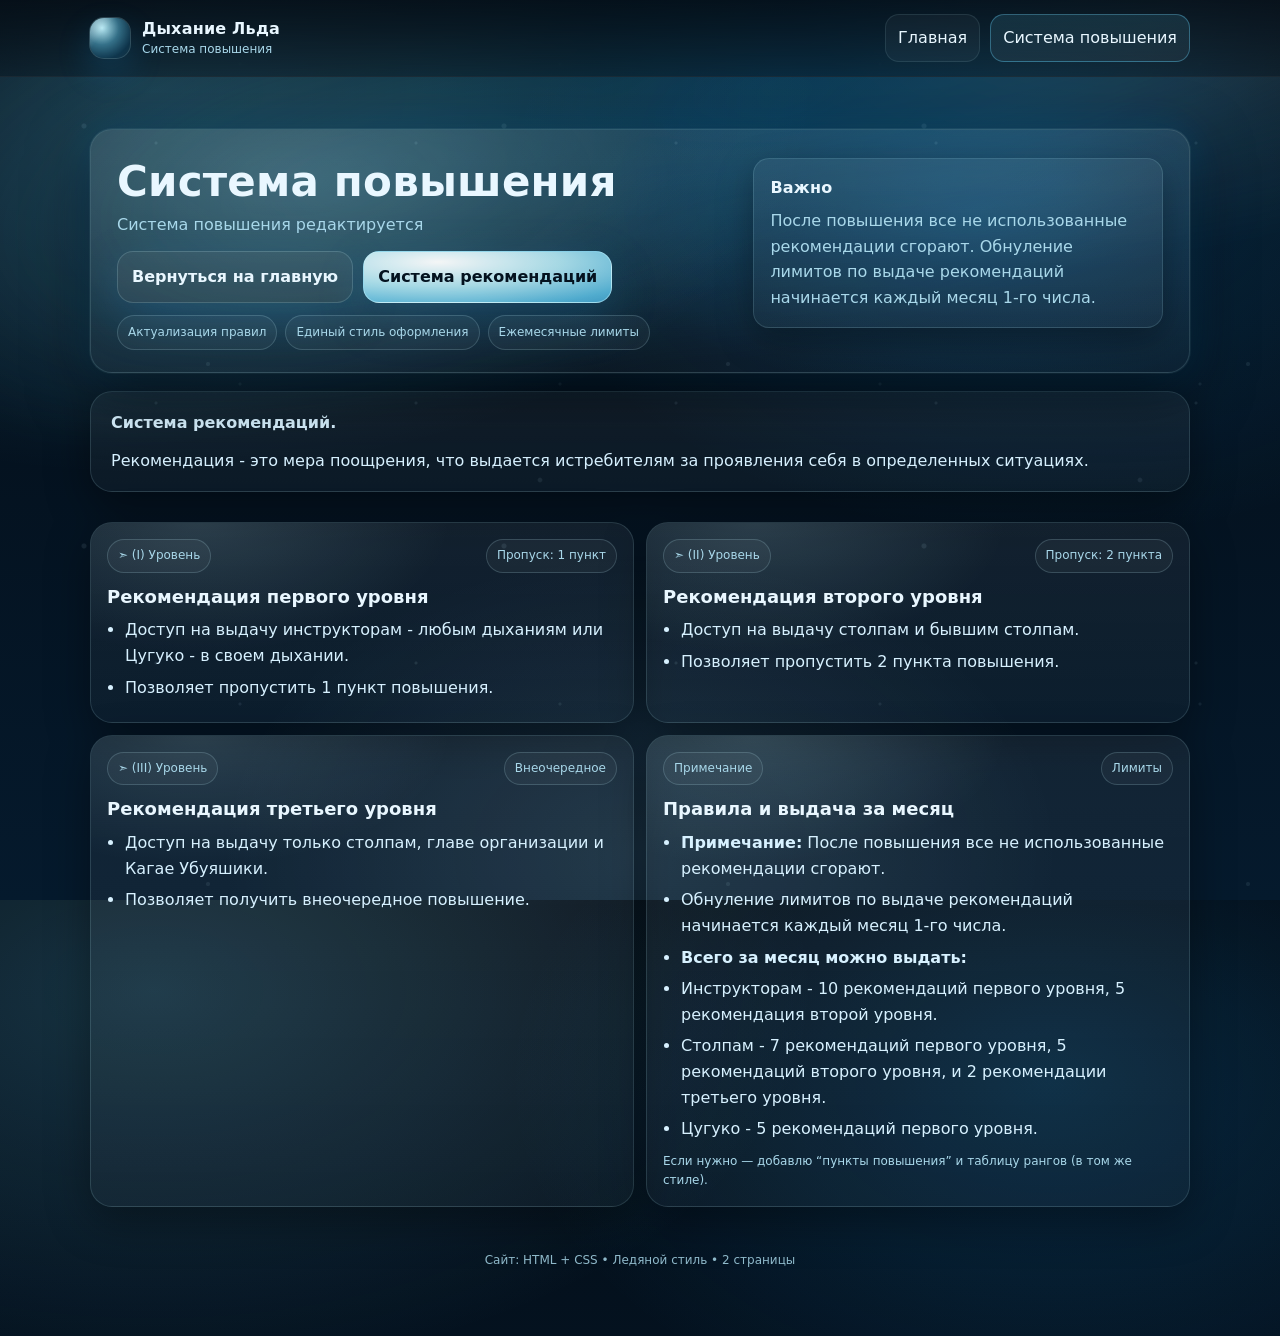
==== upgrade.html @ 3b81de54 "/public" ====
<!doctype html>
<html lang="ru">
  <head>
    <meta charset="utf-8" />
    <meta name="viewport" content="width=device-width,initial-scale=1" />
    <title>Система повышения</title>
    <link rel="stylesheet" href="styles.css" />
  </head>
  <body>
    <div class="aurora" aria-hidden="true"></div>
    <div class="snow" aria-hidden="true"></div>

    <header>
      <div class="nav">
        <div class="brand">
          <div class="brand-mark" aria-hidden="true"></div>
          <div class="brand-text">
            <div class="brand-title">Дыхание Льда</div>
            <div class="brand-sub">Система повышения</div>
          </div>
        </div>
        <nav aria-label="Навигация">
          <a class="link" href="index.html">Главная</a>
          <a class="link active" href="upgrade.html">Система повышения</a>
        </nav>
      </div>
    </header>

    <main class="wrap">
      <section class="hero">
        <div class="hero-inner">
          <div>
            <h1>Система повышения</h1>
            <p class="subtitle">Система повышения редактируется</p>
            <div class="row">
              <a class="btn secondary" href="index.html">Вернуться на главную</a>
              <a class="btn" href="#рекомендации">Система рекомендаций</a>
            </div>
            <div class="chips" aria-label="Статусы">
              <span class="chip">Актуализация правил</span>
              <span class="chip">Единый стиль оформления</span>
              <span class="chip">Ежемесячные лимиты</span>
            </div>
          </div>

          <aside class="card">
            <h2>Важно</h2>
            <p>
              После повышения все не использованные рекомендации сгорают. Обнуление лимитов по выдаче
              рекомендаций начинается каждый месяц 1-го числа.
            </p>
          </aside>
        </div>
      </section>

      <section id="рекомендации" class="content">
        <article class="prose">
          <p><strong>Система рекомендаций.</strong></p>
          <p>
            Рекомендация - это мера поощрения, что выдается истребителям за проявления себя в
            определенных ситуациях.
          </p>
        </article>

        <div class="levels" aria-label="Уровни рекомендаций">
          <section class="level">
            <div class="top">
              <div class="badge">➣ (I) Уровень</div>
              <div class="badge">Пропуск: 1 пункт</div>
            </div>
            <h3>Рекомендация первого уровня</h3>
            <ul>
              <li>
                Доступ на выдачу инструкторам - любым дыханиям или Цугуко - в своем дыхании.
              </li>
              <li>Позволяет пропустить 1 пункт повышения.</li>
            </ul>
          </section>

          <section class="level">
            <div class="top">
              <div class="badge">➣ (II) Уровень</div>
              <div class="badge">Пропуск: 2 пункта</div>
            </div>
            <h3>Рекомендация второго уровня</h3>
            <ul>
              <li>Доступ на выдачу столпам и бывшим столпам.</li>
              <li>Позволяет пропустить 2 пункта повышения.</li>
            </ul>
          </section>

          <section class="level">
            <div class="top">
              <div class="badge">➣ (III) Уровень</div>
              <div class="badge">Внеочередное</div>
            </div>
            <h3>Рекомендация третьего уровня</h3>
            <ul>
              <li>
                Доступ на выдачу только столпам, главе организации и Кагае Убуяшики.
              </li>
              <li>Позволяет получить внеочередное повышение.</li>
            </ul>
          </section>

          <section class="level">
            <div class="top">
              <div class="badge">Примечание</div>
              <div class="badge">Лимиты</div>
            </div>
            <h3>Правила и выдача за месяц</h3>
            <ul>
              <li>
                <strong>Примечание:</strong> После повышения все не использованные рекомендации
                сгорают.
              </li>
              <li>
                Обнуление лимитов по выдаче рекомендаций начинается каждый месяц 1-го числа.
              </li>
              <li><strong>Всего за месяц можно выдать:</strong></li>
              <li>
                Инструкторам - 10 рекомендаций первого уровня, 5 рекомендация второй уровня.
              </li>
              <li>
                Столпам - 7 рекомендаций первого уровня, 5 рекомендаций второго уровня, и 2
                рекомендации третьего уровня.
              </li>
              <li>Цугуко - 5 рекомендаций первого уровня.</li>
            </ul>
            <div class="hint">
              Если нужно — добавлю “пункты повышения” и таблицу рангов (в том же стиле).
            </div>
          </section>
        </div>
      </section>

      <div class="footer">Сайт: HTML + CSS • Ледяной стиль • 2 страницы</div>
    </main>
  </body>
</html>
---- styles.css ----
:root{
  --bg0:#030a12;
  --bg1:#051a2d;
  --ice0:#bff4ff;
  --ice1:#67d7ff;
  --ice2:#19a7ff;
  --text:#e9f7ff;
  --muted:#a9d8ea;
  --card:rgba(255,255,255,.06);
  --card2:rgba(255,255,255,.10);
  --border:rgba(191,244,255,.20);
  --shadow: 0 18px 60px rgba(0,0,0,.55);
  --glow: 0 0 0 1px rgba(191,244,255,.08), 0 0 38px rgba(25,167,255,.20);
  --radius: 22px;
  --radius2: 16px;
}

*{box-sizing:border-box}
html,body{height:100%}
body{
  margin:0;
  color:var(--text);
  font: 16px/1.6 system-ui, -apple-system, Segoe UI, Roboto, Arial, "Noto Sans", "Liberation Sans", sans-serif;
  background:
    radial-gradient(1200px 700px at 12% 10%, rgba(103,215,255,.20), transparent 55%),
    radial-gradient(900px 600px at 82% 20%, rgba(25,167,255,.18), transparent 60%),
    radial-gradient(700px 500px at 50% 95%, rgba(191,244,255,.10), transparent 60%),
    linear-gradient(180deg, var(--bg0), var(--bg1));
  overflow-x:hidden;
}

.aurora{
  position:fixed;
  inset:-20vh -10vw auto -10vw;
  height:60vh;
  pointer-events:none;
  filter: blur(18px) saturate(1.2);
  opacity:.9;
  background:
    radial-gradient(60% 90% at 30% 60%, rgba(103,215,255,.22), transparent 55%),
    radial-gradient(55% 85% at 60% 55%, rgba(25,167,255,.20), transparent 58%),
    radial-gradient(60% 80% at 85% 45%, rgba(191,244,255,.18), transparent 62%);
  transform: skewY(-8deg);
  animation: drift 12s ease-in-out infinite;
}
@keyframes drift{
  0%,100%{transform:translateY(0) skewY(-8deg)}
  50%{transform:translateY(18px) skewY(-6deg)}
}

.snow{
  position:fixed;
  inset:0;
  pointer-events:none;
  background-image:
    radial-gradient(circle at 20% 30%, rgba(191,244,255,.12) 0 2px, transparent 3px),
    radial-gradient(circle at 75% 20%, rgba(191,244,255,.10) 0 1px, transparent 2px),
    radial-gradient(circle at 40% 70%, rgba(191,244,255,.10) 0 1.5px, transparent 2.5px),
    radial-gradient(circle at 60% 55%, rgba(191,244,255,.12) 0 1px, transparent 2px),
    radial-gradient(circle at 90% 80%, rgba(191,244,255,.10) 0 1.8px, transparent 2.8px);
  background-size: 420px 420px, 320px 320px, 520px 520px, 260px 260px, 600px 600px;
  mix-blend-mode: screen;
  opacity:.75;
  animation: snow 16s linear infinite;
}
@keyframes snow{
  from{background-position: 0 0, 0 0, 0 0, 0 0, 0 0}
  to{background-position: 0 560px, 0 420px, 0 720px, 0 380px, 0 900px}
}

.wrap{
  width:min(1100px, calc(100% - 40px));
  margin:0 auto;
  padding:28px 0 56px;
  position:relative;
}

header{
  position:sticky;
  top:0;
  z-index:10;
  backdrop-filter: blur(14px);
  -webkit-backdrop-filter: blur(14px);
  background: linear-gradient(180deg, rgba(3,10,18,.78), rgba(3,10,18,.35));
  border-bottom: 1px solid rgba(191,244,255,.10);
}
.nav{
  width:min(1100px, calc(100% - 40px));
  margin:0 auto;
  padding:14px 0;
  display:flex;
  align-items:center;
  justify-content:space-between;
  gap:14px;
}
.brand{
  display:flex;
  align-items:center;
  gap:12px;
  min-width: 220px;
}
.brand-mark{
  width:40px;height:40px;
  border-radius:14px;
  background:
    radial-gradient(120% 120% at 30% 25%, rgba(191,244,255,.95), rgba(103,215,255,.45) 35%, rgba(25,167,255,.15) 65%, rgba(255,255,255,.06));
  box-shadow: 0 0 0 1px rgba(191,244,255,.20), 0 14px 35px rgba(25,167,255,.18);
  position:relative;
  overflow:hidden;
}
.brand-mark:after{
  content:"";
  position:absolute;
  inset:-20%;
  background: linear-gradient(110deg, transparent 25%, rgba(255,255,255,.20), transparent 60%);
  transform: translateX(-35%) rotate(18deg);
  animation: sheen 5.2s ease-in-out infinite;
}
@keyframes sheen{
  0%,55%{transform: translateX(-45%) rotate(18deg); opacity:.0}
  65%{opacity:.55}
  90%{transform: translateX(45%) rotate(18deg); opacity:.0}
  100%{opacity:0}
}
.brand-title{
  font-weight: 700;
  letter-spacing:.2px;
}
.brand-sub{
  margin-top:-2px;
  color:var(--muted);
  font-size: 12px;
}
.brand-text{display:flex; flex-direction:column}

nav{
  display:flex;
  align-items:center;
  gap:10px;
  flex-wrap:wrap;
  justify-content:flex-end;
}
.link{
  text-decoration:none;
  color:var(--text);
  padding:10px 12px;
  border-radius: 14px;
  border:1px solid rgba(191,244,255,.10);
  background: rgba(255,255,255,.04);
  box-shadow: 0 0 0 0 rgba(25,167,255,0);
  transition: transform .15s ease, background .15s ease, border-color .15s ease, box-shadow .15s ease;
}
.link:hover{
  transform: translateY(-1px);
  border-color: rgba(191,244,255,.25);
  background: rgba(255,255,255,.06);
  box-shadow: 0 0 0 1px rgba(191,244,255,.08), 0 16px 40px rgba(25,167,255,.14);
}
.link.active{
  border-color: rgba(103,215,255,.35);
  background: linear-gradient(180deg, rgba(103,215,255,.12), rgba(255,255,255,.05));
}

.hero{
  margin-top:24px;
  border:1px solid rgba(191,244,255,.14);
  background: linear-gradient(180deg, rgba(255,255,255,.07), rgba(255,255,255,.03));
  border-radius: var(--radius);
  box-shadow: var(--shadow), var(--glow);
  overflow:hidden;
  position:relative;
}
.hero:before{
  content:"";
  position:absolute;
  inset:-2px;
  background:
    radial-gradient(700px 300px at 18% 20%, rgba(191,244,255,.14), transparent 55%),
    radial-gradient(650px 300px at 80% 35%, rgba(25,167,255,.16), transparent 60%);
  pointer-events:none;
}
.hero-inner{
  position:relative;
  padding: 28px 26px 22px;
  display:grid;
  grid-template-columns: 1.2fr .8fr;
  gap:22px;
  align-items:start;
}
@media (max-width: 920px){
  .hero-inner{grid-template-columns: 1fr; }
}

h1{
  margin:0 0 6px;
  line-height:1.15;
  font-size: clamp(24px, 2.4vw + 14px, 42px);
  letter-spacing:.2px;
}
.subtitle{
  color:var(--muted);
  margin:0 0 14px;
}
.chips{display:flex; gap:8px; flex-wrap:wrap; margin: 12px 0 0}
.chip{
  border:1px solid rgba(191,244,255,.18);
  background: rgba(255,255,255,.04);
  color: var(--muted);
  padding:7px 10px;
  border-radius: 999px;
  font-size: 12px;
}

.card{
  border:1px solid rgba(191,244,255,.14);
  background: linear-gradient(180deg, rgba(255,255,255,.06), rgba(255,255,255,.03));
  border-radius: var(--radius2);
  padding: 16px;
  box-shadow: 0 12px 35px rgba(0,0,0,.35);
}
.card h2{
  margin: 0 0 8px;
  font-size: 16px;
  letter-spacing:.2px;
}
.card p{margin:0; color:var(--muted)}

.content{
  margin-top:18px;
  display:grid;
  grid-template-columns: 1fr;
  gap: 14px;
}
.prose{
  padding: 18px 20px;
  border-radius: var(--radius);
  border: 1px solid rgba(191,244,255,.14);
  background: linear-gradient(180deg, rgba(255,255,255,.06), rgba(255,255,255,.03));
  box-shadow: 0 14px 44px rgba(0,0,0,.40);
}
.prose p{
  margin: 0 0 12px;
  color: #d7f1ff;
}
.prose p:last-child{margin-bottom:0}

.grid{
  margin-top:16px;
  display:grid;
  grid-template-columns: repeat(3, 1fr);
  gap: 12px;
}
@media (max-width: 900px){
  .grid{grid-template-columns:1fr;}
}

.stat{
  padding: 14px 14px;
  border-radius: 18px;
  border:1px solid rgba(191,244,255,.12);
  background: rgba(255,255,255,.04);
}
.stat .k{
  color:var(--muted);
  font-size: 12px;
}
.stat .v{
  margin-top:6px;
  font-size: 18px;
  font-weight: 700;
  letter-spacing:.2px;
}

.btn{
  display:inline-flex;
  align-items:center;
  justify-content:center;
  gap:10px;
  text-decoration:none;
  color: #04121f;
  font-weight: 700;
  padding: 12px 14px;
  border-radius: 16px;
  background:
    radial-gradient(140% 140% at 30% 20%, rgba(255,255,255,.95), rgba(191,244,255,.85) 35%, rgba(103,215,255,.75) 65%, rgba(25,167,255,.55));
  border:1px solid rgba(191,244,255,.50);
  box-shadow: 0 16px 50px rgba(25,167,255,.18);
  transition: transform .15s ease, filter .15s ease;
}
.btn:hover{transform: translateY(-1px); filter: brightness(1.02)}
.btn:active{transform: translateY(0)}
.btn.secondary{
  color: var(--text);
  font-weight: 600;
  background: rgba(255,255,255,.05);
  border: 1px solid rgba(191,244,255,.18);
}

.row{
  margin-top: 14px;
  display:flex;
  gap:10px;
  flex-wrap:wrap;
}

.footer{
  margin-top: 26px;
  color: rgba(169,216,234,.85);
  font-size: 12px;
  text-align:center;
  padding: 18px 0 10px;
}

/* Upgrade page */
.levels{
  margin-top: 16px;
  display:grid;
  grid-template-columns: repeat(2, 1fr);
  gap: 12px;
}
@media (max-width: 900px){ .levels{grid-template-columns:1fr;} }

.level{
  padding: 16px;
  border-radius: var(--radius);
  border: 1px solid rgba(191,244,255,.14);
  background: linear-gradient(180deg, rgba(255,255,255,.06), rgba(255,255,255,.03));
  box-shadow: 0 14px 44px rgba(0,0,0,.36);
  position:relative;
  overflow:hidden;
}
.level:before{
  content:"";
  position:absolute;
  inset:-2px;
  background: radial-gradient(420px 220px at 20% 0%, rgba(191,244,255,.14), transparent 60%);
  pointer-events:none;
}
.level .top{
  position:relative;
  display:flex;
  align-items:baseline;
  justify-content:space-between;
  gap:10px;
}
.badge{
  font-size: 12px;
  color: var(--muted);
  border:1px solid rgba(191,244,255,.18);
  background: rgba(255,255,255,.04);
  padding: 6px 10px;
  border-radius: 999px;
}
.level h3{
  position:relative;
  margin: 10px 0 6px;
  font-size: 18px;
}
.level ul{
  position:relative;
  margin: 0;
  padding-left: 18px;
  color: #d7f1ff;
}
.level li{margin: 6px 0}
.hint{
  margin-top: 10px;
  color: var(--muted);
  font-size: 12px;
  position:relative;
}
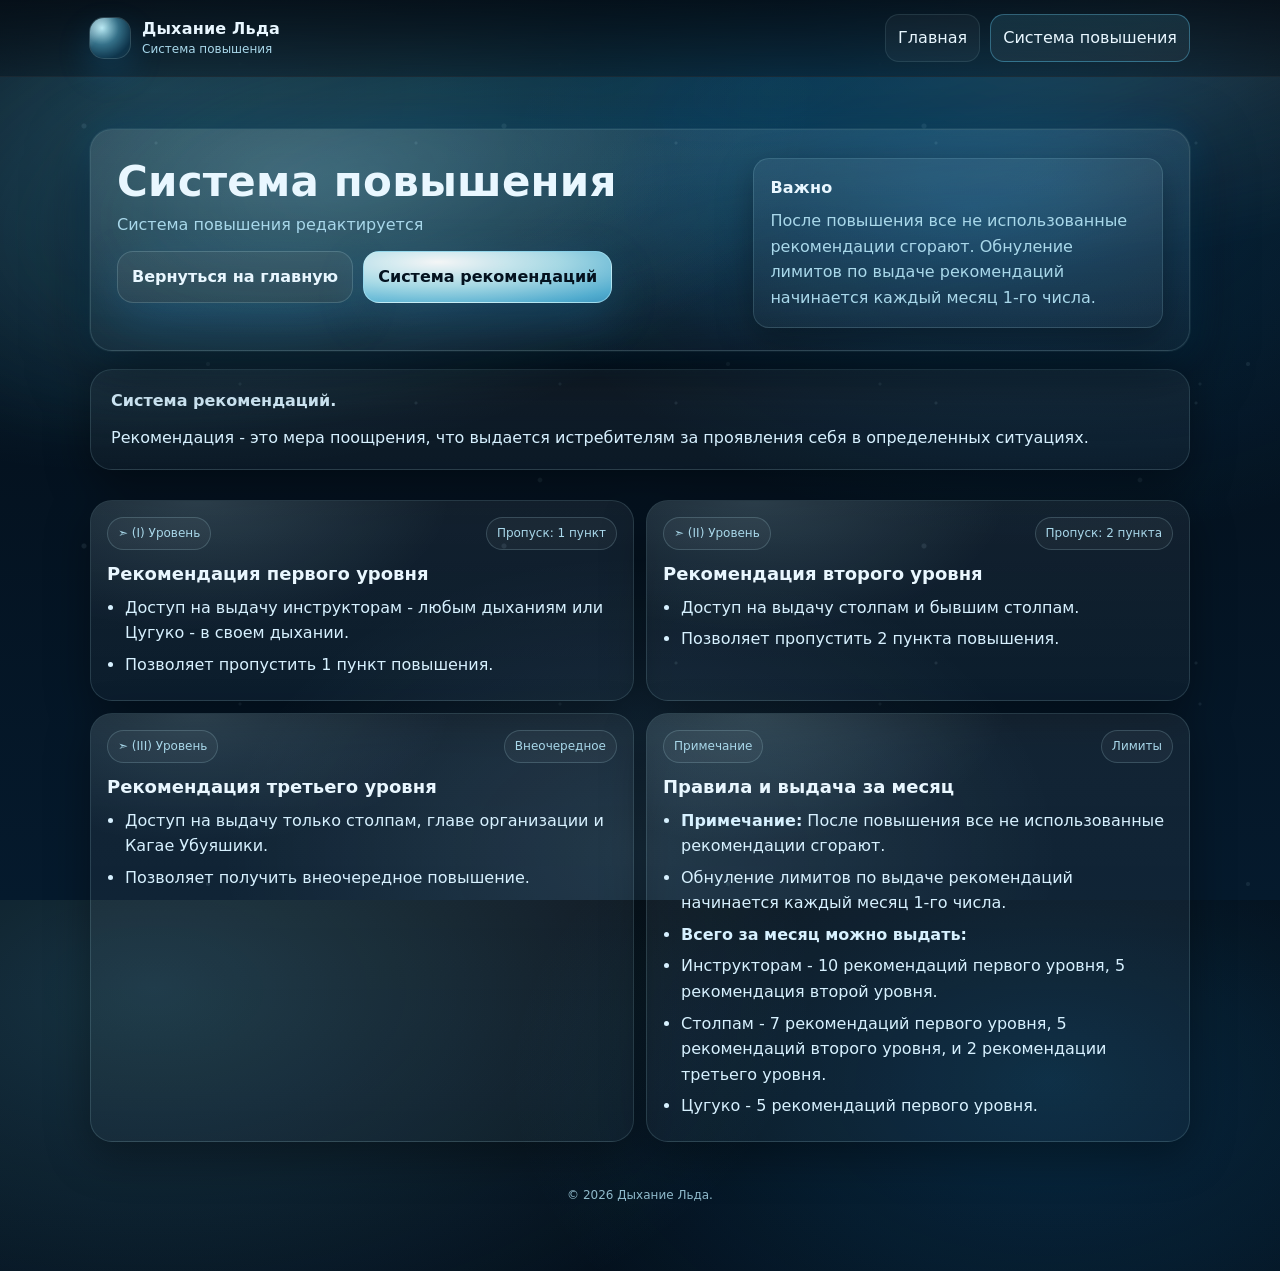
==== commit fb38ec82: "Update upgrade.html" ====
--- a/upgrade.html
+++ b/upgrade.html
@@ -35,11 +35,6 @@
             <div class="row">
               <a class="btn secondary" href="index.html">Вернуться на главную</a>
               <a class="btn" href="#рекомендации">Система рекомендаций</a>
-            </div>
-            <div class="chips" aria-label="Статусы">
-              <span class="chip">Актуализация правил</span>
-              <span class="chip">Единый стиль оформления</span>
-              <span class="chip">Ежемесячные лимиты</span>
             </div>
           </div>
 
@@ -127,14 +122,11 @@
               </li>
               <li>Цугуко - 5 рекомендаций первого уровня.</li>
             </ul>
-            <div class="hint">
-              Если нужно — добавлю “пункты повышения” и таблицу рангов (в том же стиле).
-            </div>
           </section>
         </div>
       </section>
 
-      <div class="footer">Сайт: HTML + CSS • Ледяной стиль • 2 страницы</div>
+      <div class="footer">© 2026 Дыхание Льда.</div>
     </main>
   </body>
 </html>
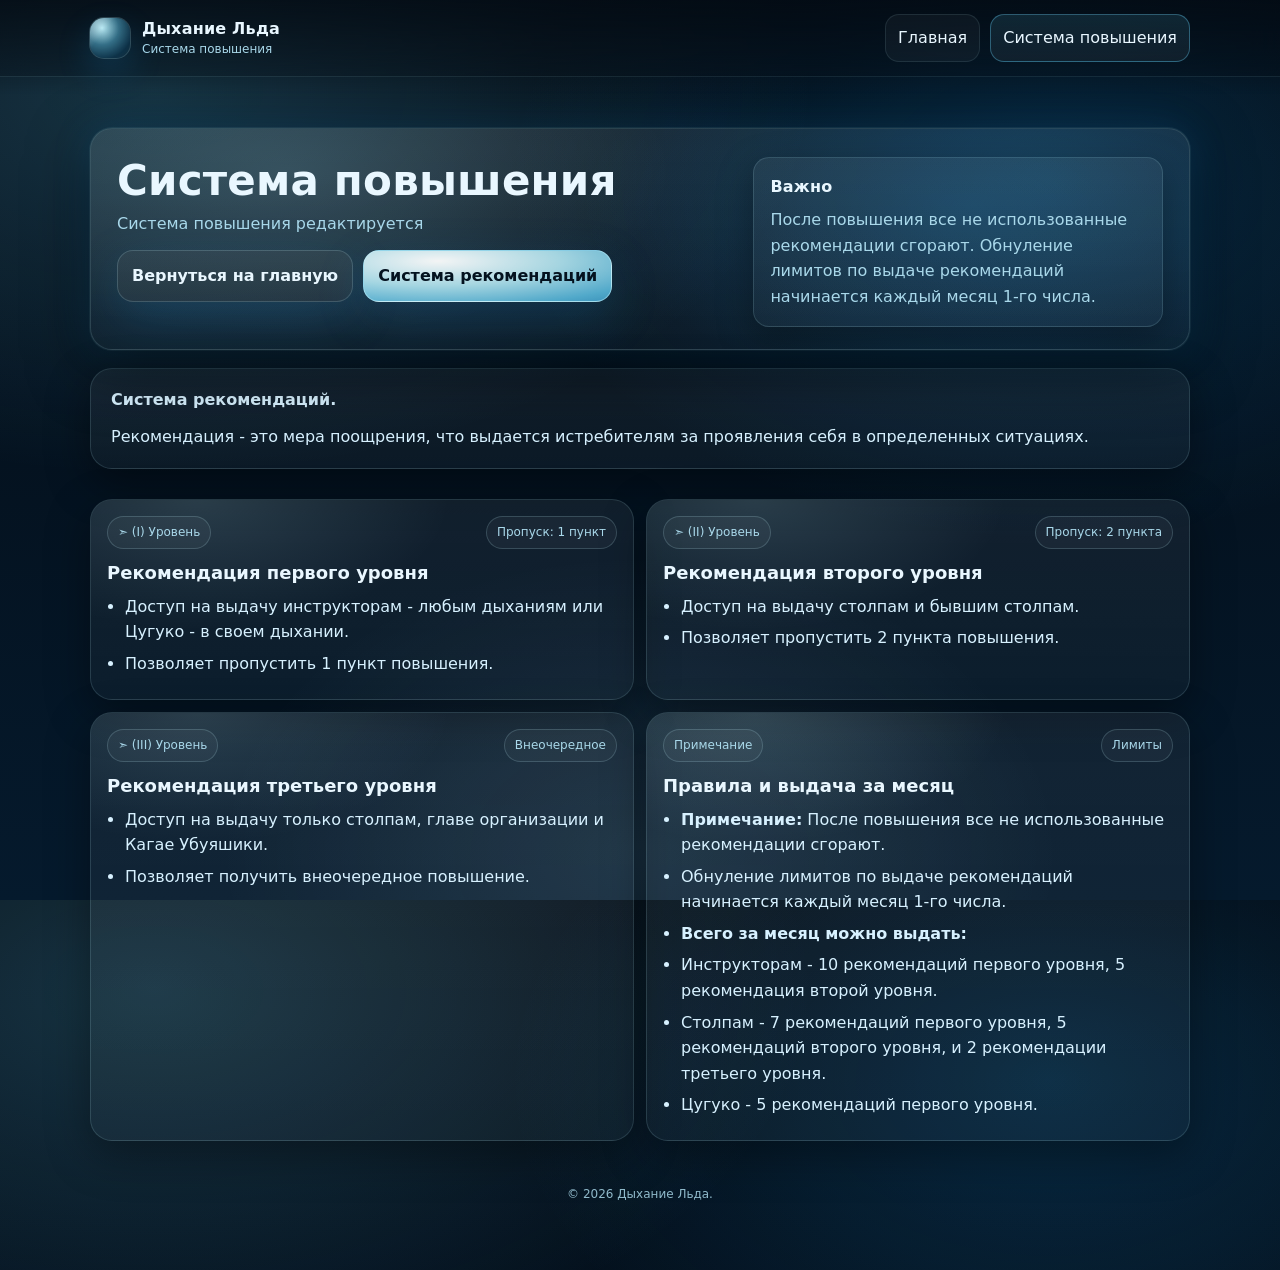
==== commit 91d75f3f: "Update upgrade.html" ====
--- a/upgrade.html
+++ b/upgrade.html
@@ -7,9 +7,6 @@
     <link rel="stylesheet" href="styles.css" />
   </head>
   <body>
-    <div class="aurora" aria-hidden="true"></div>
-    <div class="snow" aria-hidden="true"></div>
-
     <header>
       <div class="nav">
         <div class="brand">
--- a/styles.css
+++ b/styles.css
@@ -31,8 +31,7 @@
 
 .aurora{
   position:fixed;
-  inset:-20vh -10vw auto -10vw;
-  height:60vh;
+  inset:-35vh -10vw -35vh -10vw;
   pointer-events:none;
   filter: blur(18px) saturate(1.2);
   opacity:.9;
@@ -42,6 +41,8 @@
     radial-gradient(60% 80% at 85% 45%, rgba(191,244,255,.18), transparent 62%);
   transform: skewY(-8deg);
   animation: drift 12s ease-in-out infinite;
+  transform: translateZ(0) skewY(-8deg);
+  will-change: transform;
 }
 @keyframes drift{
   0%,100%{transform:translateY(0) skewY(-8deg)}
@@ -52,6 +53,18 @@
   position:fixed;
   inset:0;
   pointer-events:none;
+  overflow:hidden;
+  /* Avoid blend-mode seams on some GPUs/browsers */
+  mix-blend-mode: normal;
+  opacity:.55;
+  transform: translateZ(0);
+  will-change: transform;
+}
+.snow:before{
+  content:"";
+  position:absolute;
+  left:0; right:0; top:-60%;
+  height:220%;
   background-image:
     radial-gradient(circle at 20% 30%, rgba(191,244,255,.12) 0 2px, transparent 3px),
     radial-gradient(circle at 75% 20%, rgba(191,244,255,.10) 0 1px, transparent 2px),
@@ -59,13 +72,14 @@
     radial-gradient(circle at 60% 55%, rgba(191,244,255,.12) 0 1px, transparent 2px),
     radial-gradient(circle at 90% 80%, rgba(191,244,255,.10) 0 1.8px, transparent 2.8px);
   background-size: 420px 420px, 320px 320px, 520px 520px, 260px 260px, 600px 600px;
-  mix-blend-mode: screen;
-  opacity:.75;
-  animation: snow 16s linear infinite;
-}
-@keyframes snow{
-  from{background-position: 0 0, 0 0, 0 0, 0 0, 0 0}
-  to{background-position: 0 560px, 0 420px, 0 720px, 0 380px, 0 900px}
+  background-repeat: repeat;
+  transform: translate3d(0, 0, 0);
+  will-change: transform;
+  animation: snowMove 16s linear infinite;
+}
+@keyframes snowMove{
+  from{transform: translate3d(0, 0, 0)}
+  to{transform: translate3d(0, 30%, 0)}
 }
 
 .wrap{
@@ -82,7 +96,22 @@
   backdrop-filter: blur(14px);
   -webkit-backdrop-filter: blur(14px);
   background: linear-gradient(180deg, rgba(3,10,18,.78), rgba(3,10,18,.35));
-  border-bottom: 1px solid rgba(191,244,255,.10);
+  /* Prevent scroll seam artifacts (sticky + blur). */
+  transform: translateZ(0);
+  will-change: transform;
+  backface-visibility: hidden;
+  -webkit-backface-visibility: hidden;
+  box-shadow: 0 1px 0 rgba(191,244,255,.10);
+  border-bottom: none;
+  isolation: isolate;
+}
+header:after{
+  content:"";
+  position:absolute;
+  left:0; right:0; bottom:-18px;
+  height:18px;
+  background: linear-gradient(180deg, rgba(3,10,18,.20), transparent);
+  pointer-events:none;
 }
 .nav{
   width:min(1100px, calc(100% - 40px));
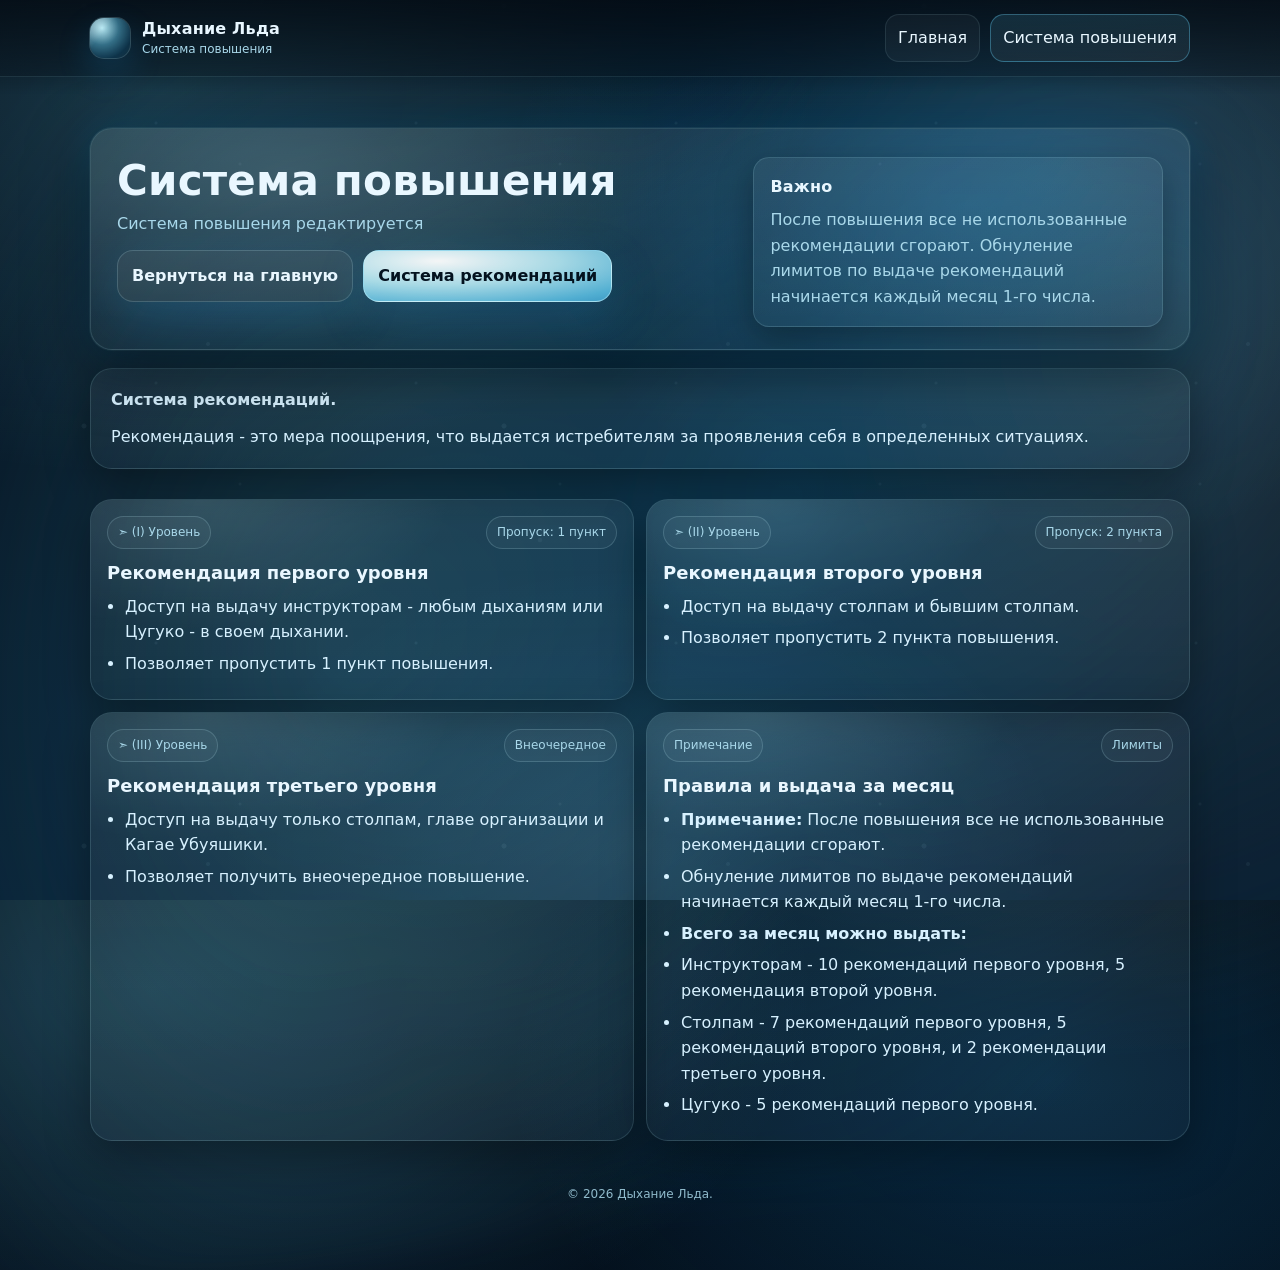
==== commit d5d6833e: "Update upgrade.html" ====
--- a/upgrade.html
+++ b/upgrade.html
@@ -7,6 +7,9 @@
     <link rel="stylesheet" href="styles.css" />
   </head>
   <body>
+    <div class="aurora" aria-hidden="true"></div>
+    <div class="snow" aria-hidden="true"></div>
+
     <header>
       <div class="nav">
         <div class="brand">
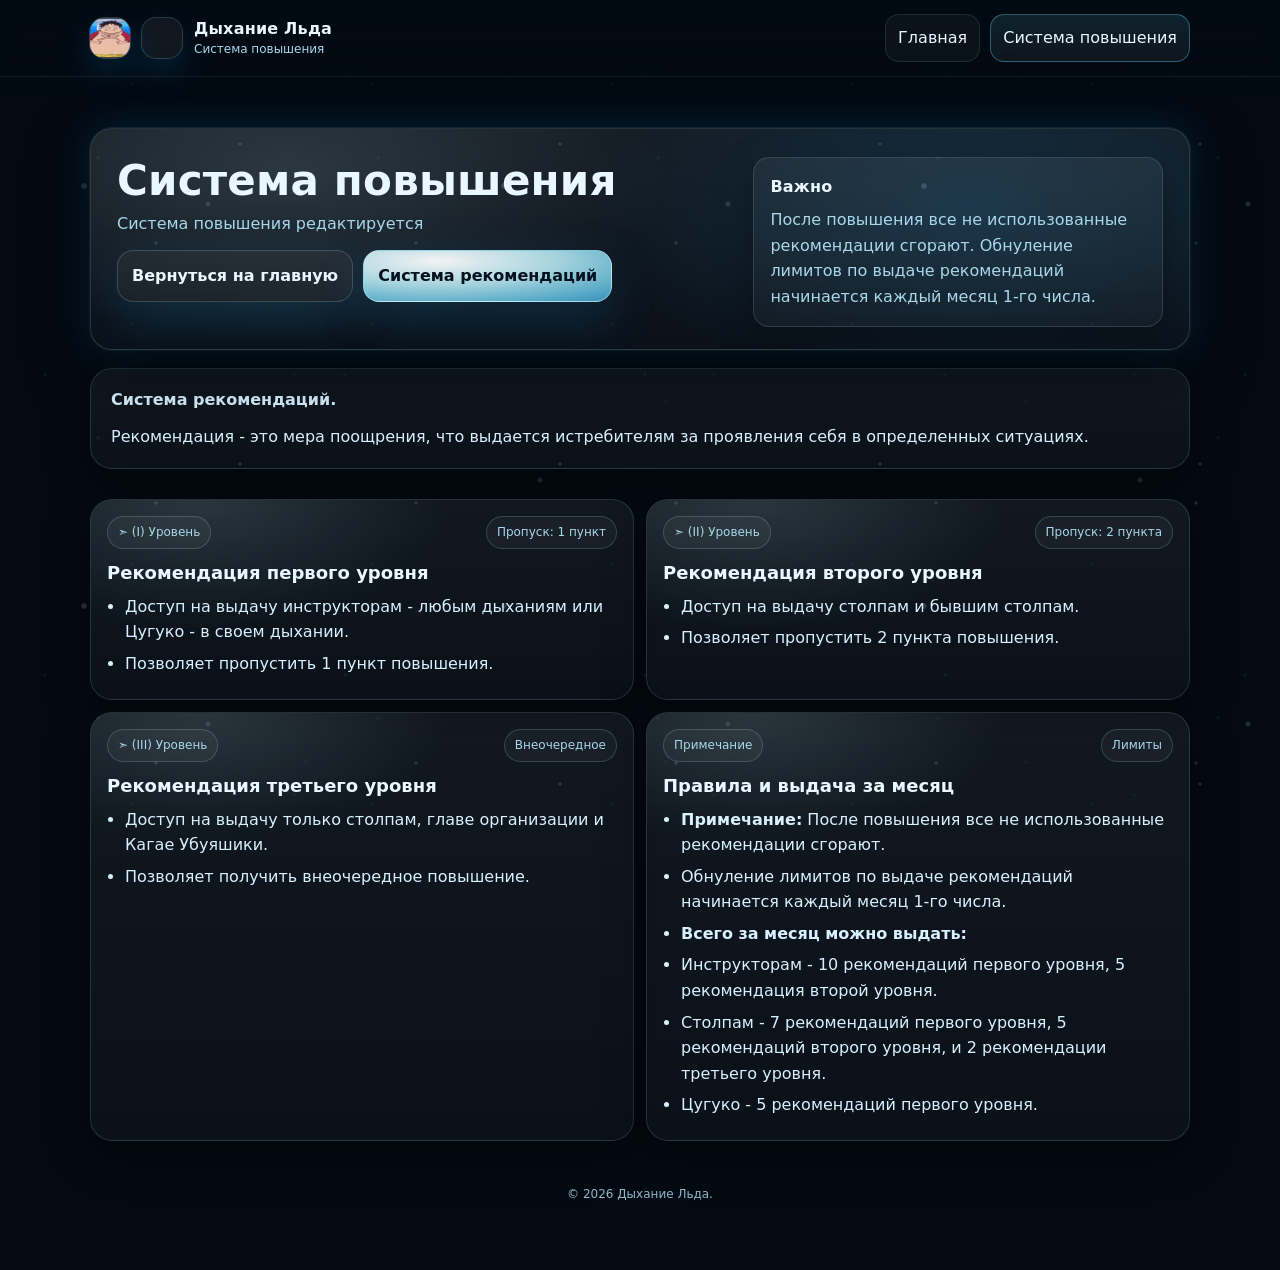
==== commit b121fa29: "Update upgrade.html" ====
--- a/upgrade.html
+++ b/upgrade.html
@@ -13,6 +13,7 @@
     <header>
       <div class="nav">
         <div class="brand">
+          <img class="brand-mark" src="luffy-hungry.gif" alt="Логотип" />
           <div class="brand-mark" aria-hidden="true"></div>
           <div class="brand-text">
             <div class="brand-title">Дыхание Льда</div>
--- a/styles.css
+++ b/styles.css
@@ -21,28 +21,33 @@
   margin:0;
   color:var(--text);
   font: 16px/1.6 system-ui, -apple-system, Segoe UI, Roboto, Arial, "Noto Sans", "Liberation Sans", sans-serif;
-  background:
-    radial-gradient(1200px 700px at 12% 10%, rgba(103,215,255,.20), transparent 55%),
-    radial-gradient(900px 600px at 82% 20%, rgba(25,167,255,.18), transparent 60%),
-    radial-gradient(700px 500px at 50% 95%, rgba(191,244,255,.10), transparent 60%),
-    linear-gradient(180deg, var(--bg0), var(--bg1));
+  /* Uniform background to avoid visible shade seams */
+  background-color: var(--bg0);
+  background-image: none;
   overflow-x:hidden;
+}
+
+/* Main page background GIF (do not use on upgrade page) */
+body.home{
+  background-image:
+    linear-gradient(180deg, rgba(3,10,18,.78), rgba(3,10,18,.92)),
+    url("lsyBOX8TTvo6jJkT.gif");
+  background-repeat: no-repeat, no-repeat;
+  background-position: center top, center top;
+  background-size: cover, cover;
 }
 
 .aurora{
   position:fixed;
-  inset:-35vh -10vw -35vh -10vw;
+  inset:0;
   pointer-events:none;
-  filter: blur(18px) saturate(1.2);
-  opacity:.9;
-  background:
-    radial-gradient(60% 90% at 30% 60%, rgba(103,215,255,.22), transparent 55%),
-    radial-gradient(55% 85% at 60% 55%, rgba(25,167,255,.20), transparent 58%),
-    radial-gradient(60% 80% at 85% 45%, rgba(191,244,255,.18), transparent 62%);
-  transform: skewY(-8deg);
-  animation: drift 12s ease-in-out infinite;
-  transform: translateZ(0) skewY(-8deg);
-  will-change: transform;
+  /* Hard mode: no blur/filter to avoid scroll seams */
+  filter: none;
+  /* Keep aurora disabled to ensure perfectly uniform tone */
+  opacity:0;
+  background:none;
+  transform: translateZ(0);
+  will-change: opacity;
 }
 @keyframes drift{
   0%,100%{transform:translateY(0) skewY(-8deg)}
@@ -54,32 +59,50 @@
   inset:0;
   pointer-events:none;
   overflow:hidden;
-  /* Avoid blend-mode seams on some GPUs/browsers */
   mix-blend-mode: normal;
   opacity:.55;
   transform: translateZ(0);
   will-change: transform;
 }
-.snow:before{
+.snow:before,
+.snow:after{
   content:"";
   position:absolute;
-  left:0; right:0; top:-60%;
-  height:220%;
+  left:0; right:0;
+  /* Overscan by exact pixels, animate in exact pixels (no % rounding seams) */
+  top:-1200px;
+  height: calc(100% + 1200px);
   background-image:
-    radial-gradient(circle at 20% 30%, rgba(191,244,255,.12) 0 2px, transparent 3px),
-    radial-gradient(circle at 75% 20%, rgba(191,244,255,.10) 0 1px, transparent 2px),
-    radial-gradient(circle at 40% 70%, rgba(191,244,255,.10) 0 1.5px, transparent 2.5px),
-    radial-gradient(circle at 60% 55%, rgba(191,244,255,.12) 0 1px, transparent 2px),
-    radial-gradient(circle at 90% 80%, rgba(191,244,255,.10) 0 1.8px, transparent 2.8px);
+    radial-gradient(circle at 20% 30%, rgba(233,247,255,.30) 0 2.2px, transparent 3.4px),
+    radial-gradient(circle at 75% 20%, rgba(233,247,255,.24) 0 1.2px, transparent 2.2px),
+    radial-gradient(circle at 40% 70%, rgba(233,247,255,.26) 0 1.8px, transparent 2.9px),
+    radial-gradient(circle at 60% 55%, rgba(233,247,255,.24) 0 1.2px, transparent 2.2px),
+    radial-gradient(circle at 90% 80%, rgba(233,247,255,.26) 0 2.0px, transparent 3.1px);
   background-size: 420px 420px, 320px 320px, 520px 520px, 260px 260px, 600px 600px;
   background-repeat: repeat;
   transform: translate3d(0, 0, 0);
   will-change: transform;
-  animation: snowMove 16s linear infinite;
-}
-@keyframes snowMove{
+  animation: snowMoveA 22s linear infinite;
+}
+.snow:after{
+  opacity:.65;
+  filter: none;
+  animation: snowMoveB 30s linear infinite;
+  background-image:
+    radial-gradient(circle at 15% 25%, rgba(233,247,255,.18) 0 1.1px, transparent 2px),
+    radial-gradient(circle at 55% 35%, rgba(233,247,255,.16) 0 0.9px, transparent 1.8px),
+    radial-gradient(circle at 85% 45%, rgba(233,247,255,.16) 0 1.0px, transparent 1.9px),
+    radial-gradient(circle at 35% 85%, rgba(233,247,255,.18) 0 1.2px, transparent 2.1px),
+    radial-gradient(circle at 70% 75%, rgba(233,247,255,.16) 0 0.9px, transparent 1.8px);
+  background-size: 300px 300px, 240px 240px, 360px 360px, 280px 280px, 420px 420px;
+}
+@keyframes snowMoveA{
   from{transform: translate3d(0, 0, 0)}
-  to{transform: translate3d(0, 30%, 0)}
+  to{transform: translate3d(0, 800px, 0)}
+}
+@keyframes snowMoveB{
+  from{transform: translate3d(0, -400px, 0)}
+  to{transform: translate3d(0, 1200px, 0)}
 }
 
 .wrap{
@@ -131,26 +154,14 @@
 .brand-mark{
   width:40px;height:40px;
   border-radius:14px;
-  background:
-    radial-gradient(120% 120% at 30% 25%, rgba(191,244,255,.95), rgba(103,215,255,.45) 35%, rgba(25,167,255,.15) 65%, rgba(255,255,255,.06));
+  display:block;
+  object-fit: cover;
+  background: rgba(255,255,255,.06);
   box-shadow: 0 0 0 1px rgba(191,244,255,.20), 0 14px 35px rgba(25,167,255,.18);
   position:relative;
   overflow:hidden;
 }
-.brand-mark:after{
-  content:"";
-  position:absolute;
-  inset:-20%;
-  background: linear-gradient(110deg, transparent 25%, rgba(255,255,255,.20), transparent 60%);
-  transform: translateX(-35%) rotate(18deg);
-  animation: sheen 5.2s ease-in-out infinite;
-}
-@keyframes sheen{
-  0%,55%{transform: translateX(-45%) rotate(18deg); opacity:.0}
-  65%{opacity:.55}
-  90%{transform: translateX(45%) rotate(18deg); opacity:.0}
-  100%{opacity:0}
-}
+.brand-mark{image-rendering:auto}
 .brand-title{
   font-weight: 700;
   letter-spacing:.2px;
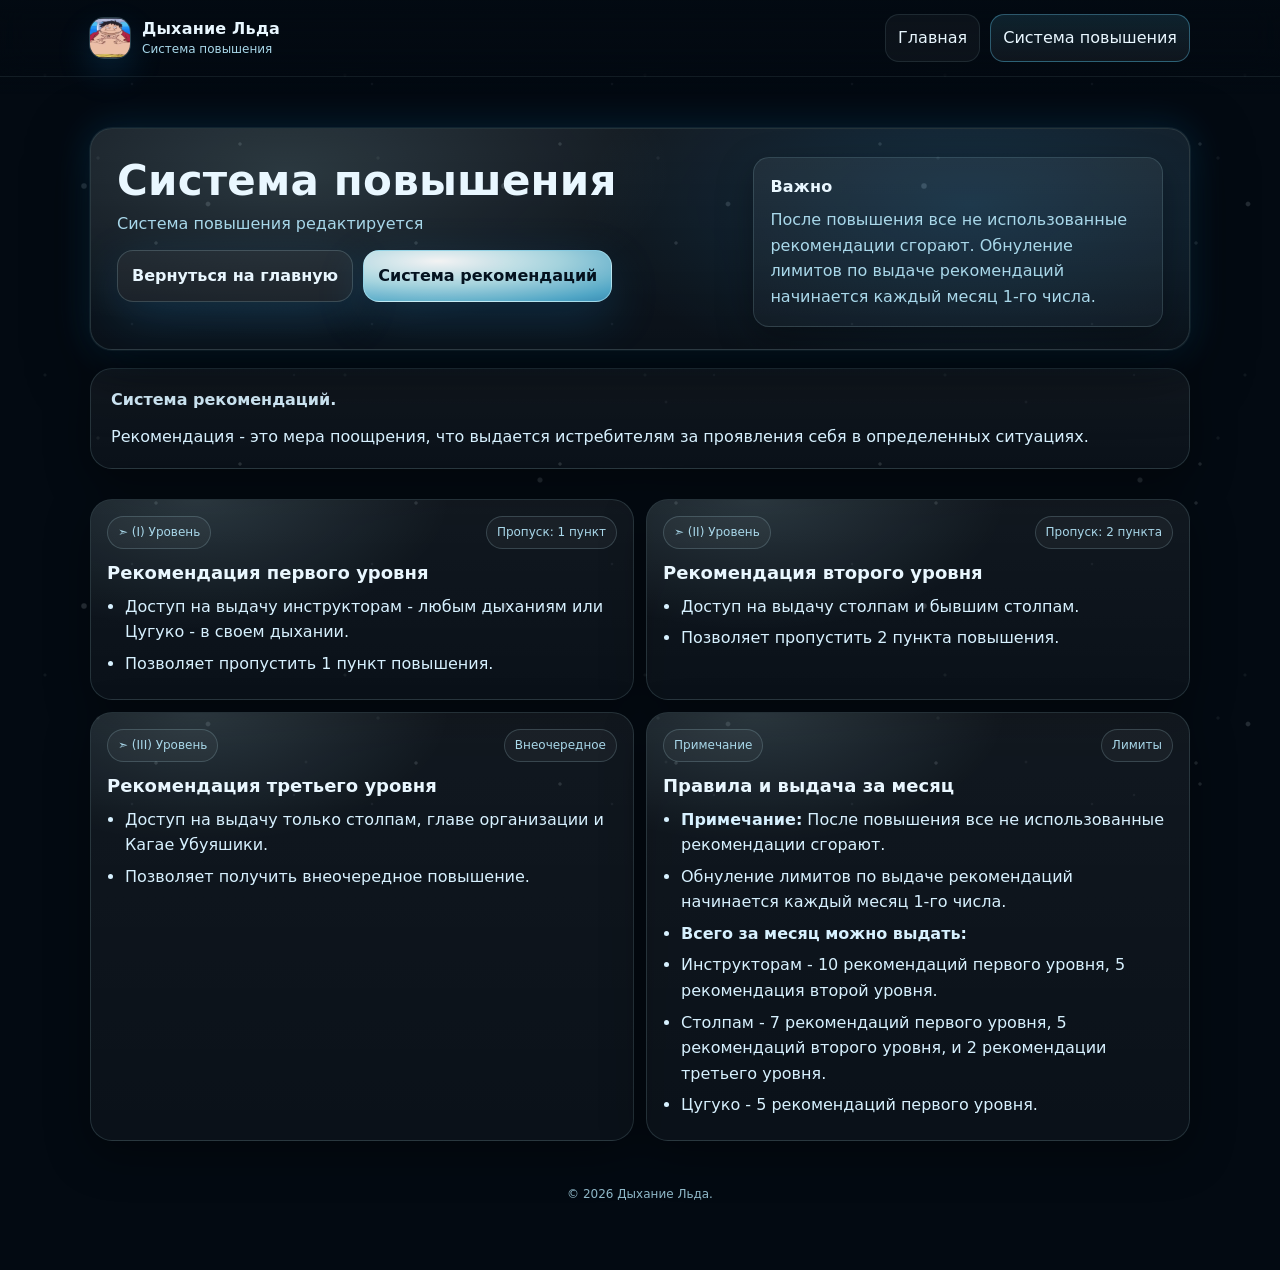
==== commit 3a66b2dc: "Update upgrade.html" ====
--- a/upgrade.html
+++ b/upgrade.html
@@ -14,7 +14,6 @@
       <div class="nav">
         <div class="brand">
           <img class="brand-mark" src="luffy-hungry.gif" alt="Логотип" />
-          <div class="brand-mark" aria-hidden="true"></div>
           <div class="brand-text">
             <div class="brand-title">Дыхание Льда</div>
             <div class="brand-sub">Система повышения</div>
